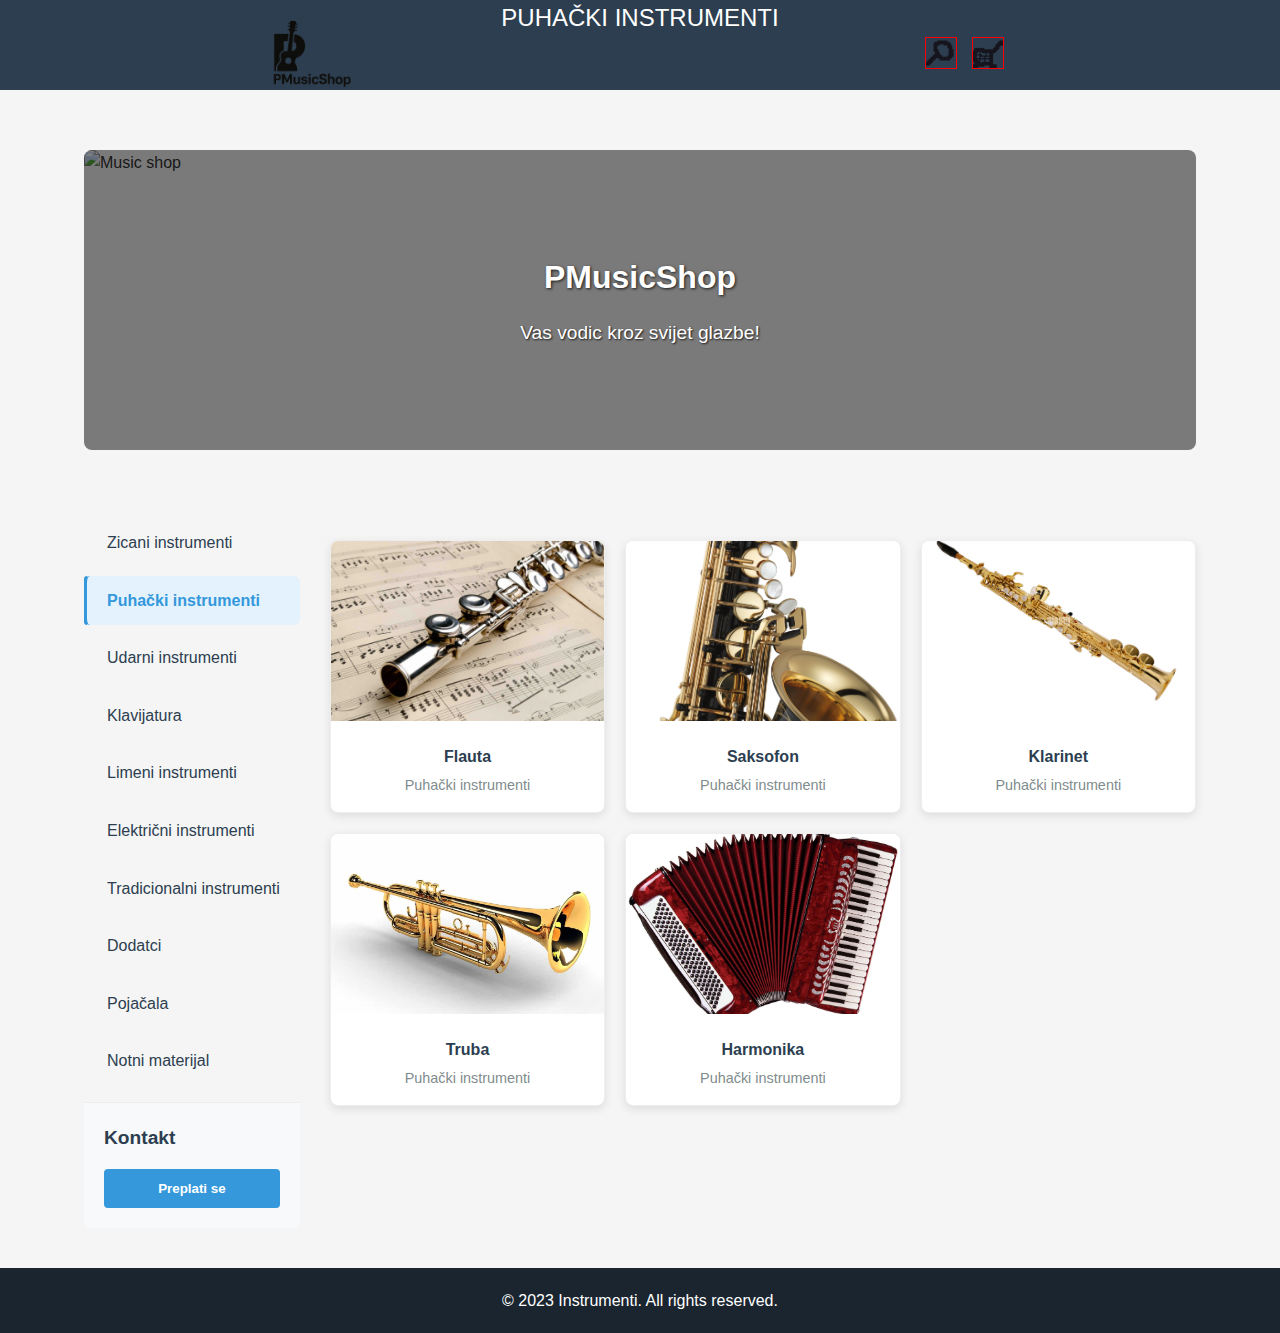
==== index.html @ e1a0a0c9 "Created project" ====
<!DOCTYPE html>
<html lang="en">

<head>
    <meta charset="UTF-8">
    <meta name="viewport" content="width=device-width, initial-scale=1.0">
    <title>Instrumenti - Music Shop</title>
    <link rel="stylesheet" href="styles/main.css">
</head>

<body>
    <div class="wrapper">
        <header>
            <div class="logo">
                <img src="images/logo.png" alt="Instrumenti Logo" class="logo">
            </div>

            <div class="current-category">
                <h1>KATEGORIJA 2</h1>
                <h2>trenutno otvoreno</h2>
            </div>
            <div class="header-controls">
                <button class="icon-btn search-btn" title="Search"></button>
                <button class="icon-btn cart-btn" title="Cart"></button>
            </div>
        </header>

        <main class="container">

            <section class="welcome-section">
                <div class="welcome-text">
                    <h3>PMusicShop</h3>
                    <p>Vas vodic kroz svijet glazbe!</p>
                </div>
                <div class="hero-image">
                    <img src="images/boy-playing-electric-guitar.jpg" alt="Music shop">
                </div>
            </section>

            <div class="content-layout">
                <!-- Main sidebar container -->
                <aside class="sidebar-container">
                    <!-- Categories Block -->
                    <div class="sidebar-categories">
                        <nav>
                            <ul id="sidebar-categories">
                                <!-- Categories content -->
                            </ul>
                        </nav>
                    </div>

                    <!-- Contact Block -->
                    <div class="contact-section">
                        <h3>Kontakt</h3>
                        <button class="subscribe-btn">Preplati se</button>
                    </div>
                </aside>

                <!-- Main content -->
                <div class="content-layout">
                    <section class="main-content">
                        <div class="products-grid" id="featured-products-grid">
                            <!-- Products content -->
                        </div>
                    </section>
                </div>
            </div>
        </main>

        <footer>
            <div class="container">
                <p>&copy; 2023 Instrumenti. All rights reserved.</p>
            </div>
        </footer>
    </div>

    <script src="scripts/data.js"></script>
    <script src="scripts/main.js"></script>
    <script src="scripts/home.js"></script>
</body>

</html>
---- styles/main.css ----
/* Global Styles */
* {
    margin: 0;
    padding: 0;
    box-sizing: border-box;
    font-family: 'Segoe UI', Tahoma, Geneva, Verdana, sans-serif;
}

html,
body {
    height: 100%;
    margin: 0;
    padding: 0;
}

body {
    background-color: #f5f5f5;
    color: #333;
    line-height: 1.6;
    display: flex;
    flex-direction: column;
}

.container {
    width: 90%;
    max-width: 1200px;
    margin: 0 auto;
    padding: 0 20px;
}

/* Header Styles */
header {
    padding-left: 20%;
    padding-right: 20%;
    background-color: #2c3e50;
    height: 10vh;
    min-height: 60px;
    position: sticky;
    top: 0;
    z-index: 100;
    color: white;
}


.header-content {
    align-items: center;
    display: flex;
    justify-content: center;
    margin-top: -70px;
}

.logo {
    height: 110%;
    width: auto;
    margin-left: 0%;
    max-width: 250px;
    object-fit: contain;
    margin-right: 20px;
}



.current-category {
    font-size: 1.5rem;
    align-items: center;
    display: flex;
    justify-content: center;
    margin-top: -100px;
}

.current-category h1 {
    margin-top: 0;
}

.current-category h2 {
    font-size: 1.0rem;
    margin-top: 10;
}



/* Main Content Layout */
.content-layout {
    display: flex;
    gap: 30px;
    margin: 30px 0 40px;
    flex: 1;
}

/* Categories Sidebar */
.categories-sidebar {
    width: 250px;
    background-color: white;
    border-radius: 8px;
    padding: 0;
    box-shadow: 0 3px 10px rgba(0, 0, 0, 0.1);
    height: fit-content;
    position: sticky;
    top: calc(10vh + 20px);
    align-self: flex-start;
}

.categories-block {
    padding: 15px 20px 20px 20px;
}

#sidebar-categories {
    padding: 8px 0;
    list-style: none;
    margin: 0;
}

#sidebar-categories li {
    margin-bottom: 8px;
    position: relative;
}

#sidebar-categories li a {
    display: flex;
    align-items: center;
    padding: 12px 20px;
    color: #2c3e50;
    text-decoration: none;
    font-weight: 500;
    border-radius: 6px;
    transition: all 0.3s cubic-bezier(0.4, 0, 0.2, 1);
    position: relative;
    border-left: 3px solid transparent;
}

#sidebar-categories li a:hover {
    background-color: #f8f9fa;
    color: #3498db;
    transform: translateX(8px);
}

#sidebar-categories li a.active {
    background-color: #e3f2fd;
    color: #3498db;
    font-weight: 600;
    border-left-color: #3498db;
}

#sidebar-categories li a.active::before {
    content: '';
    position: absolute;
    left: -3px;
    top: 0;
    bottom: 0;
    width: 3px;
    background: #3498db;
    border-radius: 3px 0 0 3px;
}

/* Contact Section */
.contact-section {
    margin: 0;
    padding: 20px;
    border-top: 1px solid #eee;
    background: #f8f9fa;
    border-radius: 0 0 8px 8px;
}

.contact-section h3 {
    margin-bottom: 15px;
    font-size: 1.2rem;
    color: #2c3e50;
}

.subscribe-btn {
    width: 100%;
    padding: 12px;
    background-color: #3498db;
    color: white;
    border: none;
    border-radius: 4px;
    cursor: pointer;
    font-weight: 600;
    transition: background-color 0.3s;
}

.subscribe-btn:hover {
    background-color: #2980b9;
}

/* Main Content */
.main-content {
    flex: 1;
}

.products-grid {
    display: grid;
    grid-template-columns: repeat(auto-fill, minmax(220px, 1fr));
    gap: 20px;
}

.product-card {
    background-color: white;
    border-radius: 8px;
    overflow: hidden;
    box-shadow: 0 3px 10px rgba(0, 0, 0, 0.1);
    transition: all 0.3s ease;
    position: relative;
    border: 1px solid #eee;
    /* Maintain original sizing */
    height: auto;
    display: block;
}

.product-card:hover {
    transform: translateY(-5px);
    box-shadow: 0 5px 15px rgba(0, 0, 0, 0.15);
}

.product-image {
    width: 100%;
    height: 180px;
    object-fit: cover;
}

.product-info {
    padding: 15px;
    text-align: center;
}

.product-name {
    font-size: 1rem;
    font-weight: 600;
    color: #2c3e50;
    margin-bottom: 5px;
}

.product-category {
    font-size: 0.9rem;
    color: #7f8c8d;
}

/* Header Controls */
.header-controls {
    display: flex;
    gap: 15px;
    margin-right: 20px;
    position: relative;
    z-index: 1000;
    justify-content: flex-end;
    /* Added property */
}

.icon-btn {
    width: 32px;
    height: 32px;
    border: none;
    background: transparent;
    cursor: pointer;
    padding: 0;
    display: block;
}

.search-btn {
    float: right;
    background: url('../images/search.png') center/contain no-repeat;
}

.cart-btn {
    float: right;
    background: url('../images/cart.png') center/contain no-repeat;
}

/* Temporary debug styles */
.icon-btn {
    border: 1px solid red;
    /* Remove after verification */
    min-width: 32px;
    /* Ensure button size */
}

/* Mobile Responsiveness */
@media (max-width: 768px) {
    .header-controls {
        position: absolute;
        right: 20px;
        gap: 10px;
    }

    .icon-btn {
        width: 28px;
        height: 28px;
        background-size: 20px;
    }
}

.add-to-cart {
    position: absolute;
    top: 10px;
    right: 10px;
    width: 32px;
    height: 32px;
    background: url('../images/cart.png') no-repeat center center;
    background-size: 25px 25px;
    /* Original size */
    background-color: rgba(255, 255, 255, 0.9);
    border-radius: 50%;
    border: none;
    cursor: pointer;
    opacity: 0;
    transition: all 0.3s ease;
    z-index: 10;
    box-shadow: 0 2px 5px rgba(0, 0, 0, 0.2);
    padding: 0;
}



.product-card:hover .add-to-cart {
    opacity: 1;
    transform: scale(1.1);
}



/* Welcome Section */
.welcome-section {
    position: relative;
    margin: 60px 0;
    border-radius: 8px;
    overflow: hidden;
}

.hero-image img {
    width: 100%;
    height: 300px;
    object-fit: cover;
    display: block;
}

.welcome-text {
    position: absolute;
    top: 0;
    left: 0;
    width: 100%;
    height: 100%;
    display: flex;
    flex-direction: column;
    justify-content: center;
    align-items: center;
    text-align: center;
    color: white;
    background-color: rgba(0, 0, 0, 0.5);
    padding: 20px;
    z-index: 1;
}

.welcome-text h3 {
    font-size: 2rem;
    margin-bottom: 15px;
    text-shadow: 1px 1px 3px rgba(0, 0, 0, 0.8);
}

.welcome-text p {
    font-size: 1.2rem;
    max-width: 600px;
    text-shadow: 1px 1px 2px rgba(0, 0, 0, 0.8);
}

/* Footer */
footer {
    background-color: #1a252f;
    color: white;
    text-align: center;
    padding: 20px 0;
    margin-top: auto;
}

/* Responsive Design */
@media (max-width: 992px) {
    .content-layout {
        flex-direction: column;
    }

    .categories-sidebar {
        width: 100%;
        position: static;
        display: flex;
        flex-wrap: wrap;
        gap: 20px;
    }

    .categories-sidebar nav {
        flex: 1;
        min-width: 200px;
    }

    .contact-section {
        flex: 1;
        min-width: 200px;
        margin-top: 0;
    }

    .current-category {
        margin-left: 0;
    }
}

@media (max-width: 768px) {
    .logo {
        height: 70%;
        max-width: 200px;
    }

    .current-category {
        top: -3px;
    }

    .current-category h1 {
        font-size: 1.2rem;
        margin-top: -2px;
    }

    .currently-open {
        font-size: 0.8rem;
    }
}

@media (max-width: 480px) {
    .header-content {
        flex-direction: column;
        justify-content: center;
    }

    .logo {
        height: 50%;
        margin-right: 0;
        margin-bottom: 5px;
    }

    .current-category {
        align-items: center;
        text-align: center;
        top: 0;
        padding-left: 0;
    }
}
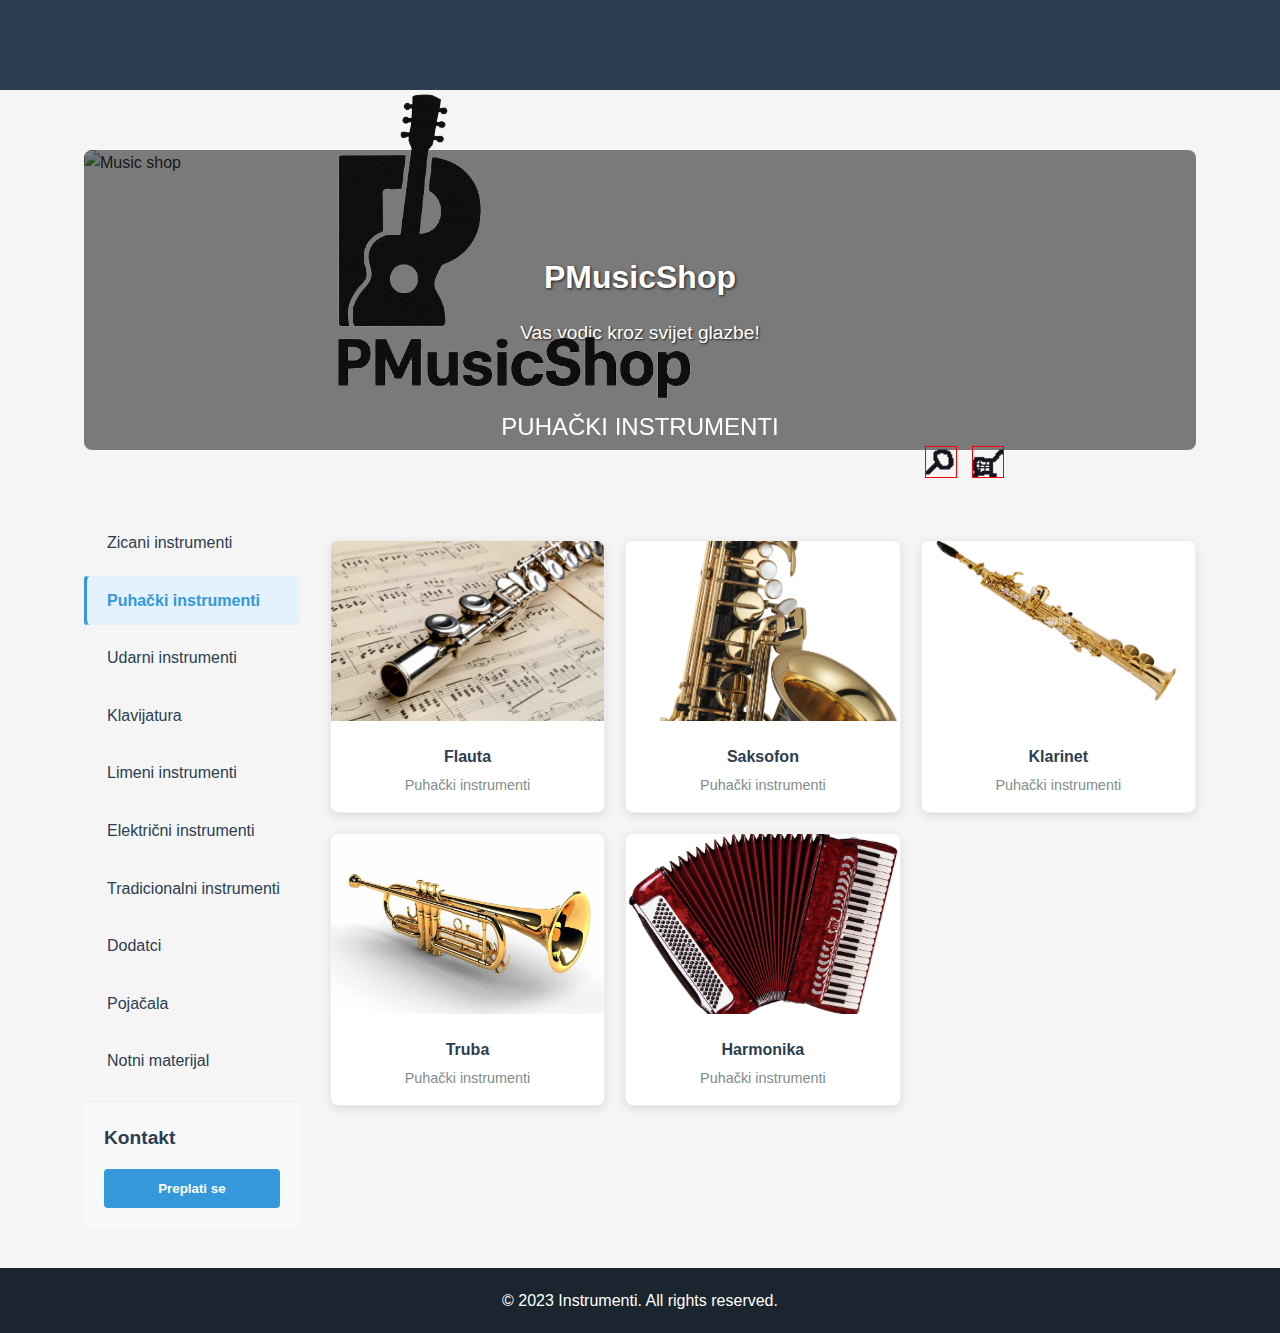
==== commit 5e477a4c: "Update index.html" ====
--- a/index.html
+++ b/index.html
@@ -10,20 +10,24 @@
 
 <body>
     <div class="wrapper">
+
         <header>
-            <div class="logo">
-                <img src="images/logo.png" alt="Instrumenti Logo" class="logo">
-            </div>
-
-            <div class="current-category">
-                <h1>KATEGORIJA 2</h1>
-                <h2>trenutno otvoreno</h2>
-            </div>
-            <div class="header-controls">
-                <button class="icon-btn search-btn" title="Search"></button>
-                <button class="icon-btn cart-btn" title="Cart"></button>
+            <div class="header-container">
+                <div class="logo">
+                    <img src="images/logo.png" alt="Instrumenti Logo" class="logo-img">
+                </div>
+                <div class="current-category">
+                    <h1>KATEGORIJA 2</h1>
+                    <h2>trenutno otvoreno</h2>
+                </div>
+                <div class="header-controls">
+                    <button class="icon-btn search-btn" title="Search"></button>
+                    <button class="icon-btn cart-btn" title="Cart"></button>
+                </div>
             </div>
         </header>
+
+
 
         <main class="container">
 
@@ -79,4 +83,4 @@
     <script src="scripts/home.js"></script>
 </body>
 
-</html>+</html>
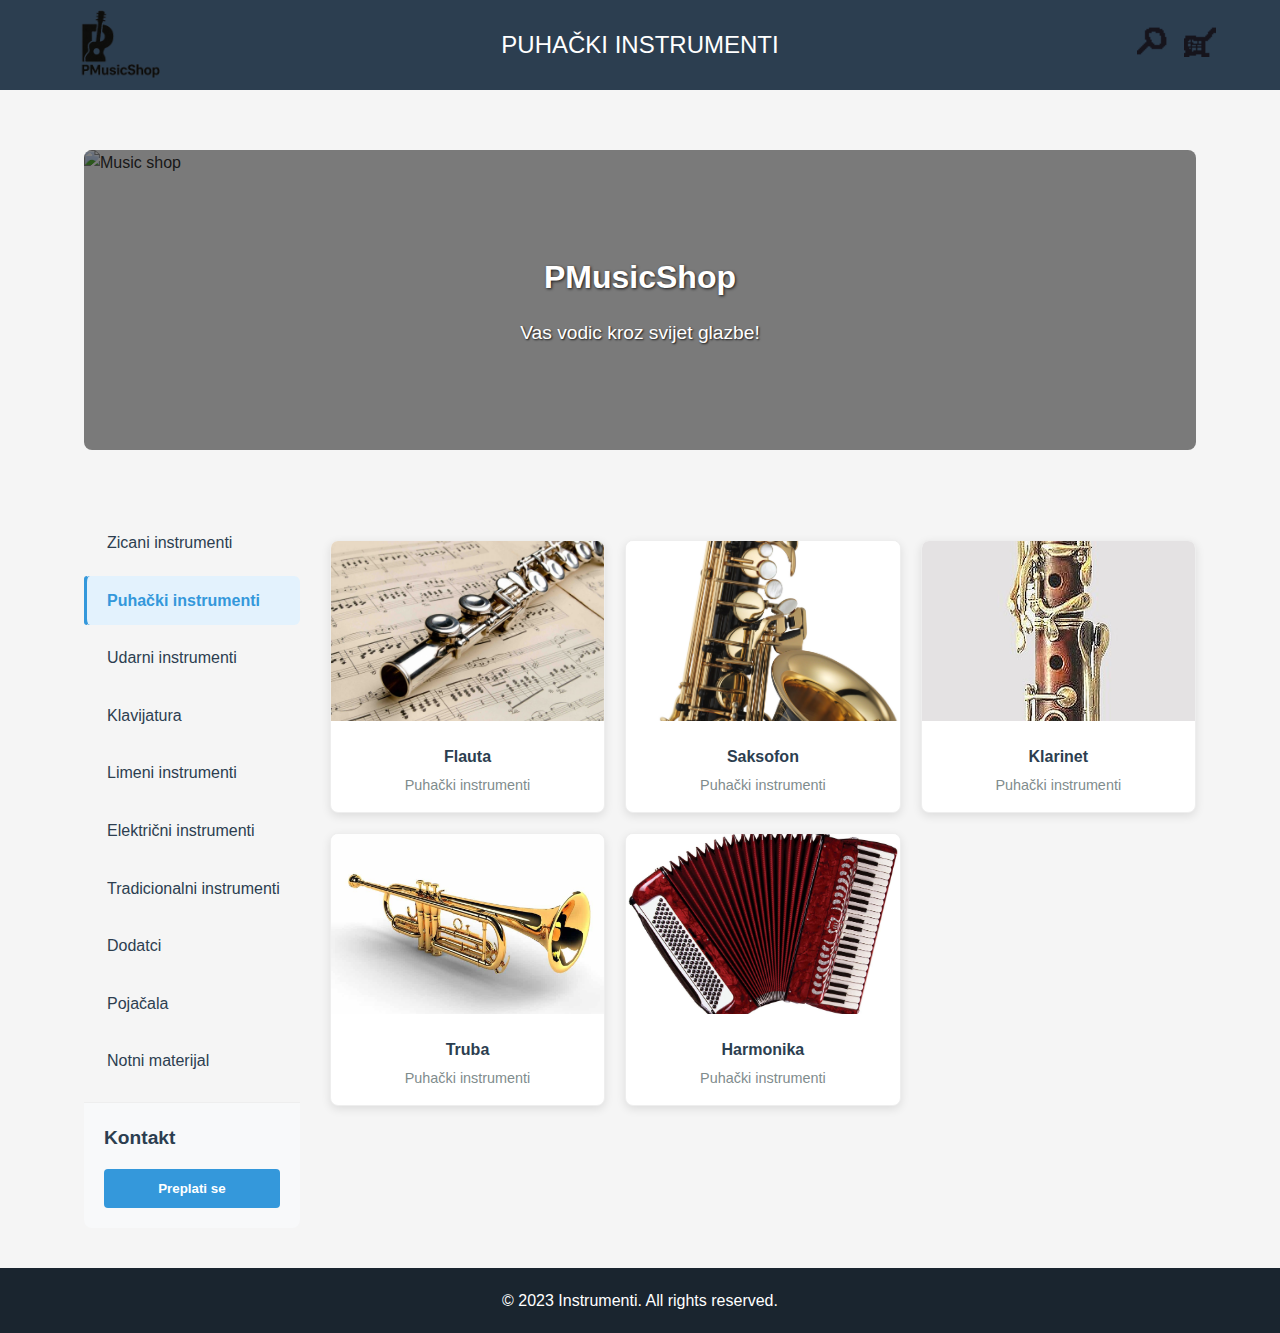
==== commit cca65ab8: "improvments" ====
--- a/index.html
+++ b/index.html
@@ -22,7 +22,10 @@
                 </div>
                 <div class="header-controls">
                     <button class="icon-btn search-btn" title="Search"></button>
-                    <button class="icon-btn cart-btn" title="Cart"></button>
+                    <div class="cart-btn-wrapper">
+                        <button class="icon-btn cart-btn" title="Cart"></button>
+                        <div class="cart-counter" id="cart-counter">0</div>
+                    </div>
                 </div>
             </div>
         </header>
@@ -83,4 +86,4 @@
     <script src="scripts/home.js"></script>
 </body>
 
-</html>
+</html>--- a/styles/main.css
+++ b/styles/main.css
@@ -30,8 +30,6 @@
 
 /* Header Styles */
 header {
-    padding-left: 20%;
-    padding-right: 20%;
     background-color: #2c3e50;
     height: 10vh;
     min-height: 60px;
@@ -39,45 +37,54 @@
     top: 0;
     z-index: 100;
     color: white;
-}
-
-
-.header-content {
+    display: flex;
     align-items: center;
-    display: flex;
-    justify-content: center;
-    margin-top: -70px;
+}
+
+.header-container {
+    width: 90%;
+    max-width: 1200px;
+    margin: 0 auto;
+    display: flex;
+    justify-content: space-between;
+    align-items: center;
 }
 
 .logo {
-    height: 110%;
+    flex: 1;
+    display: flex;
+    justify-content: flex-start;
+}
+
+.logo-img {
+    height: 110px;
     width: auto;
-    margin-left: 0%;
     max-width: 250px;
     object-fit: contain;
-    margin-right: 20px;
-}
-
-
+}
 
 .current-category {
+    flex: 1;
+    text-align: center;
     font-size: 1.5rem;
-    align-items: center;
-    display: flex;
-    justify-content: center;
-    margin-top: -100px;
 }
 
 .current-category h1 {
-    margin-top: 0;
+    font-size: 1.5rem;
+    margin: 0;
 }
 
 .current-category h2 {
     font-size: 1.0rem;
-    margin-top: 10;
-}
-
-
+    margin: 0;
+}
+
+.header-controls {
+    flex: 1;
+    display: flex;
+    justify-content: flex-end;
+    gap: 15px;
+}
 
 /* Main Content Layout */
 .content-layout {
@@ -202,7 +209,6 @@
     transition: all 0.3s ease;
     position: relative;
     border: 1px solid #eee;
-    /* Maintain original sizing */
     height: auto;
     display: block;
 }
@@ -236,16 +242,6 @@
 }
 
 /* Header Controls */
-.header-controls {
-    display: flex;
-    gap: 15px;
-    margin-right: 20px;
-    position: relative;
-    z-index: 1000;
-    justify-content: flex-end;
-    /* Added property */
-}
-
 .icon-btn {
     width: 32px;
     height: 32px;
@@ -253,42 +249,22 @@
     background: transparent;
     cursor: pointer;
     padding: 0;
-    display: block;
 }
 
 .search-btn {
-    float: right;
     background: url('../images/search.png') center/contain no-repeat;
 }
 
 .cart-btn {
-    float: right;
     background: url('../images/cart.png') center/contain no-repeat;
 }
 
 /* Temporary debug styles */
 .icon-btn {
-    border: 1px solid red;
-    /* Remove after verification */
     min-width: 32px;
-    /* Ensure button size */
-}
-
-/* Mobile Responsiveness */
-@media (max-width: 768px) {
-    .header-controls {
-        position: absolute;
-        right: 20px;
-        gap: 10px;
-    }
-
-    .icon-btn {
-        width: 28px;
-        height: 28px;
-        background-size: 20px;
-    }
-}
-
+}
+
+/* Product Card Add to Cart */
 .add-to-cart {
     position: absolute;
     top: 10px;
@@ -297,7 +273,6 @@
     height: 32px;
     background: url('../images/cart.png') no-repeat center center;
     background-size: 25px 25px;
-    /* Original size */
     background-color: rgba(255, 255, 255, 0.9);
     border-radius: 50%;
     border: none;
@@ -309,14 +284,68 @@
     padding: 0;
 }
 
-
-
 .product-card:hover .add-to-cart {
     opacity: 1;
     transform: scale(1.1);
 }
 
-
+.numberCircle {
+    transition: all 0.3s ease;
+    border-radius: 50%;
+    position: absolute;
+    top: 10px;
+    left: 10px;
+    width: 32px;
+    height: 32px;
+
+    background: #ec7c7c;
+    border: 2px solid #ff0000;
+    color: #000000;
+    text-align: center;
+    box-shadow: 0 2px 5px rgba(0, 0, 0, 0.2);
+
+    font: 26px Arial, sans-serif;
+}
+
+.numberCircle.update {
+    transform: scale(1.2);
+}
+
+.product-card:hover .numberCircle {
+    opacity: 1;
+    transform: scale(1.1);
+}
+
+.cart-btn-wrapper {
+    position: relative;
+    display: inline-block;
+}
+
+.cart-counter {
+    position: absolute;
+    top: -5px;
+    right: -5px;
+    background: red;
+    color: white;
+    border-radius: 50%;
+    width: 20px;
+    height: 20px;
+    display: flex;
+    align-items: center;
+    justify-content: center;
+    font-size: 12px;
+    pointer-events: none;
+    /* Ensures clicks pass through to the button */
+}
+
+.cart-counter {
+    /* ... existing styles ... */
+    transition: transform 0.2s ease;
+}
+
+.cart-counter.pulse {
+    transform: scale(1.3);
+}
 
 /* Welcome Section */
 .welcome-section {
@@ -372,7 +401,12 @@
 }
 
 /* Responsive Design */
-@media (max-width: 992px) {
+@media (max-width: 1024px) {
+    header {
+        flex-direction: column;
+        height: 14vh;
+    }
+
     .content-layout {
         flex-direction: column;
     }
@@ -395,48 +429,4 @@
         min-width: 200px;
         margin-top: 0;
     }
-
-    .current-category {
-        margin-left: 0;
-    }
-}
-
-@media (max-width: 768px) {
-    .logo {
-        height: 70%;
-        max-width: 200px;
-    }
-
-    .current-category {
-        top: -3px;
-    }
-
-    .current-category h1 {
-        font-size: 1.2rem;
-        margin-top: -2px;
-    }
-
-    .currently-open {
-        font-size: 0.8rem;
-    }
-}
-
-@media (max-width: 480px) {
-    .header-content {
-        flex-direction: column;
-        justify-content: center;
-    }
-
-    .logo {
-        height: 50%;
-        margin-right: 0;
-        margin-bottom: 5px;
-    }
-
-    .current-category {
-        align-items: center;
-        text-align: center;
-        top: 0;
-        padding-left: 0;
-    }
 }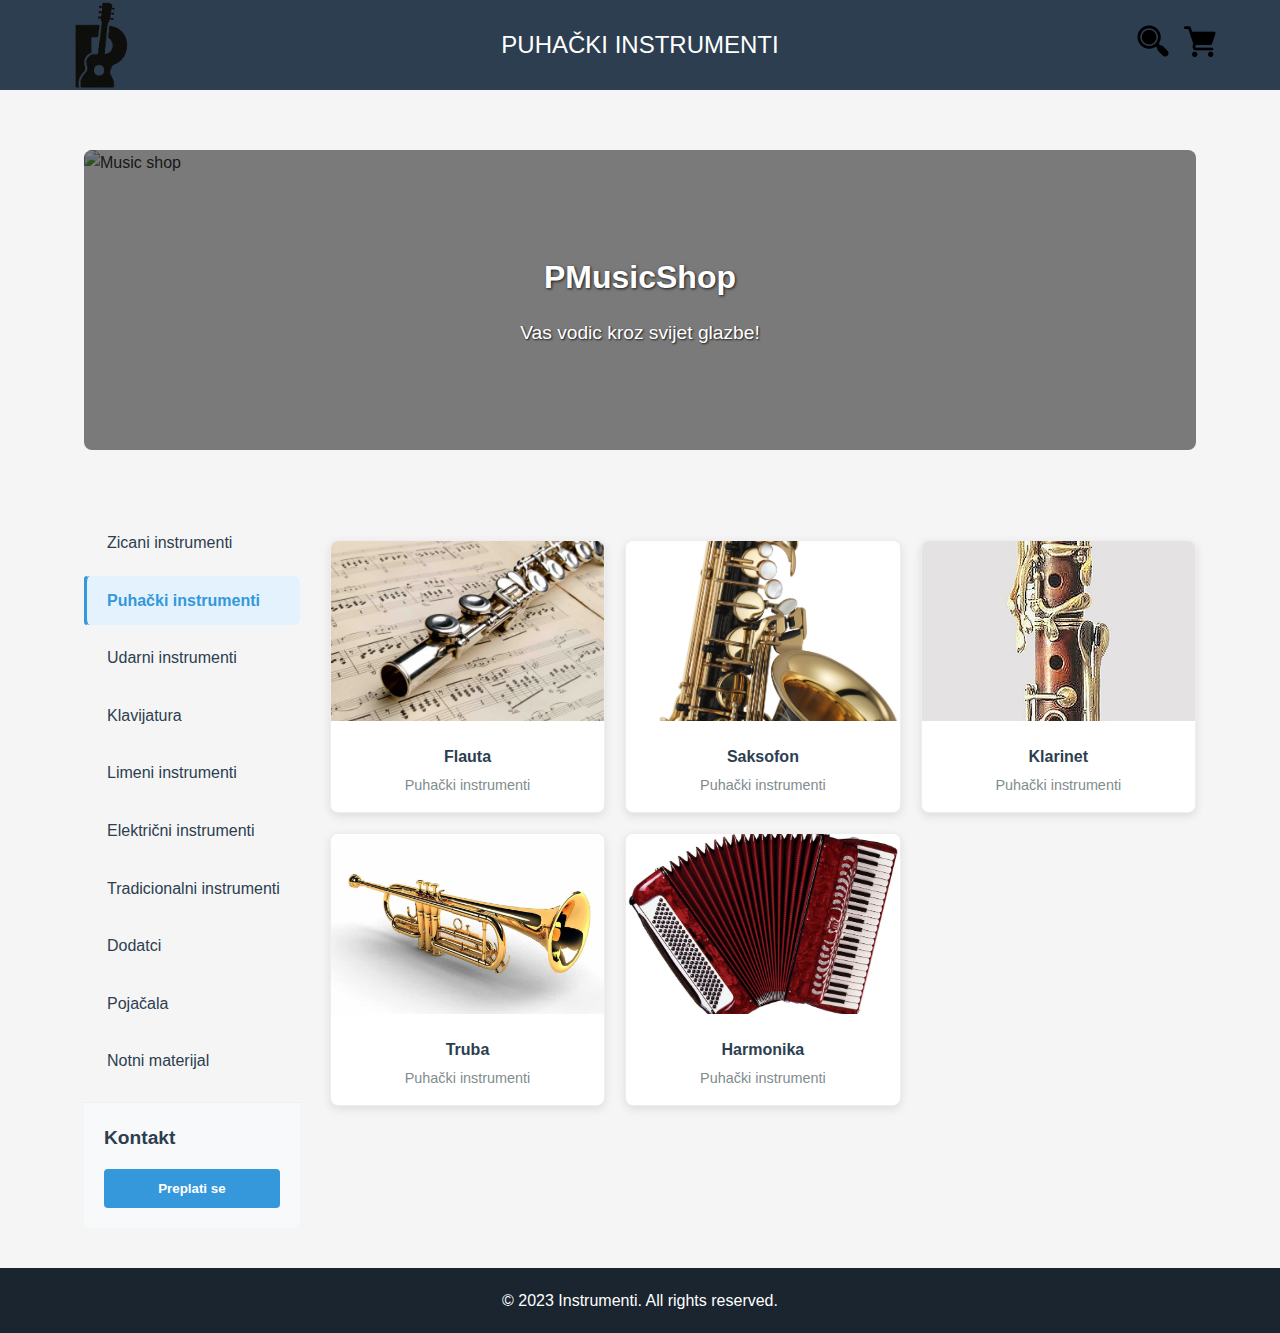
==== commit a77817e1: "git" ====
--- a/index.html
+++ b/index.html
@@ -14,7 +14,7 @@
         <header>
             <div class="header-container">
                 <div class="logo">
-                    <img src="images/logo.png" alt="Instrumenti Logo" class="logo-img">
+                    <img src="images/logo3.png" alt="Instrumenti Logo" class="logo-img">
                 </div>
                 <div class="current-category">
                     <h1>KATEGORIJA 2</h1>
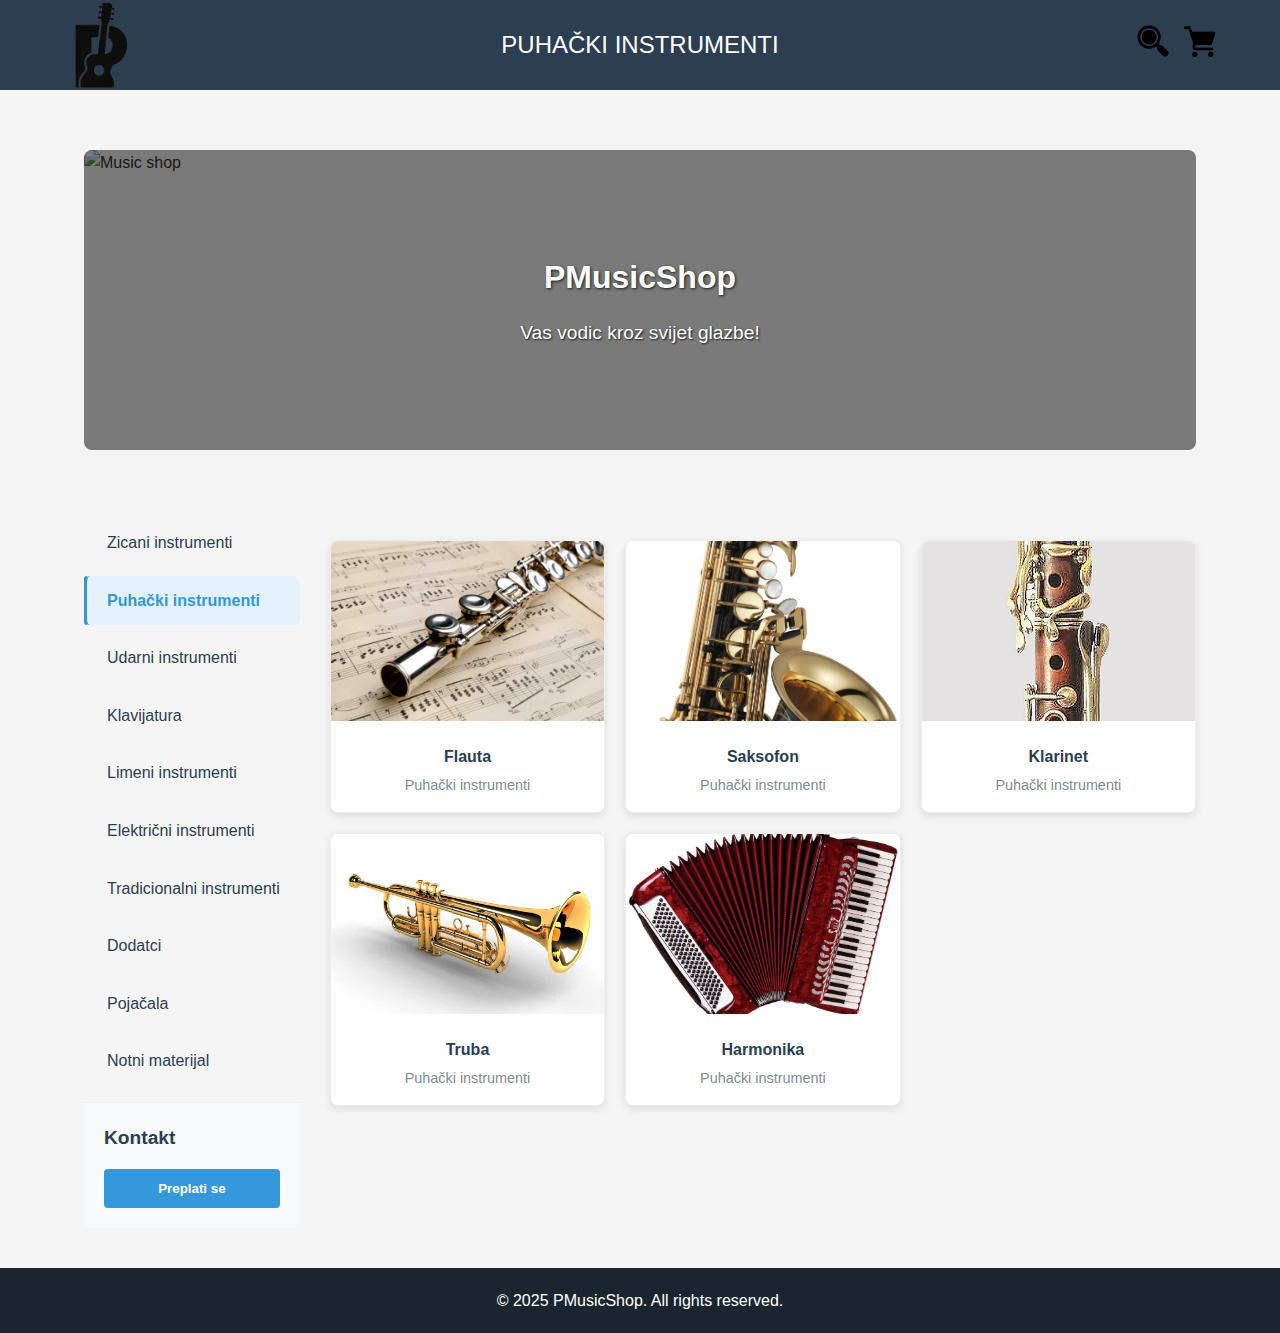
==== commit dbb3df16: "Update index.html" ====
--- a/index.html
+++ b/index.html
@@ -76,7 +76,7 @@
 
         <footer>
             <div class="container">
-                <p>&copy; 2023 Instrumenti. All rights reserved.</p>
+                <p>&copy; 2025 PMusicShop. All rights reserved.</p>
             </div>
         </footer>
     </div>
@@ -86,4 +86,4 @@
     <script src="scripts/home.js"></script>
 </body>
 
-</html>+</html>
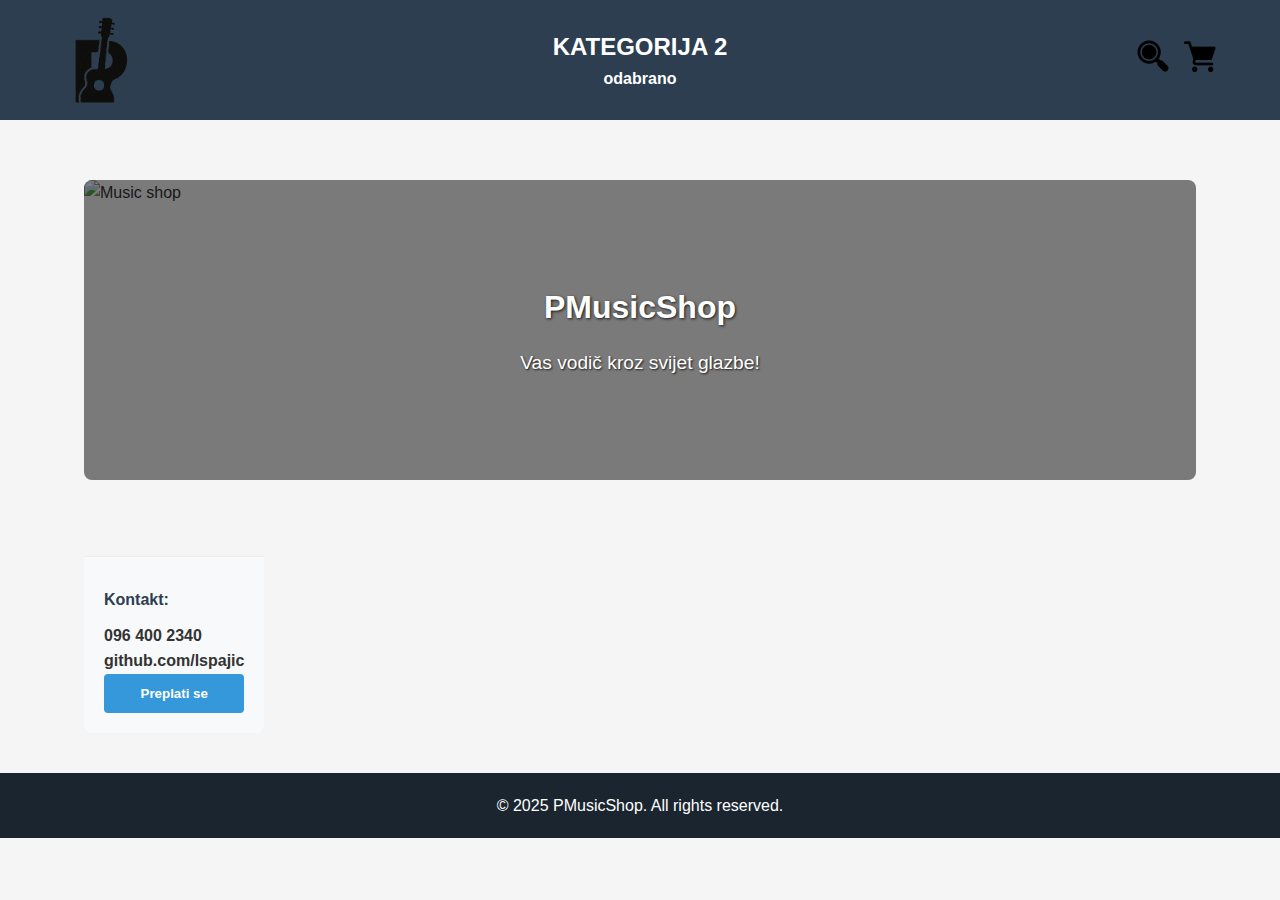
==== commit 6ec51caa: "Looks" ====
--- a/index.html
+++ b/index.html
@@ -18,7 +18,7 @@
                 </div>
                 <div class="current-category">
                     <h1>KATEGORIJA 2</h1>
-                    <h2>trenutno otvoreno</h2>
+                    <h2>odabrano</h2>
                 </div>
                 <div class="header-controls">
                     <button class="icon-btn search-btn" title="Search"></button>
@@ -37,7 +37,7 @@
             <section class="welcome-section">
                 <div class="welcome-text">
                     <h3>PMusicShop</h3>
-                    <p>Vas vodic kroz svijet glazbe!</p>
+                    <p>Vas vodič kroz svijet glazbe!</p>
                 </div>
                 <div class="hero-image">
                     <img src="images/boy-playing-electric-guitar.jpg" alt="Music shop">
@@ -45,29 +45,25 @@
             </section>
 
             <div class="content-layout">
-                <!-- Main sidebar container -->
                 <aside class="sidebar-container">
-                    <!-- Categories Block -->
                     <div class="sidebar-categories">
                         <nav>
                             <ul id="sidebar-categories">
-                                <!-- Categories content -->
                             </ul>
                         </nav>
                     </div>
 
-                    <!-- Contact Block -->
                     <div class="contact-section">
-                        <h3>Kontakt</h3>
+                        <h3>Kontakt:</h3>
+                        <h4>096 400 2340</h4>
+                        <h4>github.com/lspajic</h4>
                         <button class="subscribe-btn">Preplati se</button>
                     </div>
                 </aside>
 
-                <!-- Main content -->
                 <div class="content-layout">
                     <section class="main-content">
                         <div class="products-grid" id="featured-products-grid">
-                            <!-- Products content -->
                         </div>
                     </section>
                 </div>
@@ -86,4 +82,4 @@
     <script src="scripts/home.js"></script>
 </body>
 
-</html>
+</html>--- a/styles/main.css
+++ b/styles/main.css
@@ -32,7 +32,7 @@
 header {
     background-color: #2c3e50;
     height: 10vh;
-    min-height: 60px;
+    min-height: 120px;
     position: sticky;
     top: 0;
     z-index: 100;
@@ -70,11 +70,14 @@
 }
 
 .current-category h1 {
+    flex: 1;
+    text-align: center;
     font-size: 1.5rem;
     margin: 0;
 }
 
 .current-category h2 {
+    text-align: center;
     font-size: 1.0rem;
     margin: 0;
 }
@@ -171,6 +174,14 @@
 .contact-section h3 {
     margin-bottom: 15px;
     font-size: 1.2rem;
+    color: #2c3e50;
+}
+
+.contact-section h3 {
+    margin-bottom: 10px;
+    margin-top: 10px;
+
+    font-size: 1rem;
     color: #2c3e50;
 }
 
@@ -290,7 +301,6 @@
 }
 
 .numberCircle {
-    transition: all 0.3s ease;
     border-radius: 50%;
     position: absolute;
     top: 10px;
@@ -303,6 +313,8 @@
     color: #000000;
     text-align: center;
     box-shadow: 0 2px 5px rgba(0, 0, 0, 0.2);
+    transition: all 0.4s ease;
+
 
     font: 26px Arial, sans-serif;
 }
@@ -311,10 +323,8 @@
     transform: scale(1.2);
 }
 
-.product-card:hover .numberCircle {
-    opacity: 1;
-    transform: scale(1.1);
-}
+
+
 
 .cart-btn-wrapper {
     position: relative;
@@ -335,12 +345,7 @@
     justify-content: center;
     font-size: 12px;
     pointer-events: none;
-    /* Ensures clicks pass through to the button */
-}
-
-.cart-counter {
-    /* ... existing styles ... */
-    transition: transform 0.2s ease;
+    transition: transform all 0.3s ease;
 }
 
 .cart-counter.pulse {
@@ -401,7 +406,7 @@
 }
 
 /* Responsive Design */
-@media (max-width: 1024px) {
+@media (max-width: 600px) {
     header {
         flex-direction: column;
         height: 14vh;
